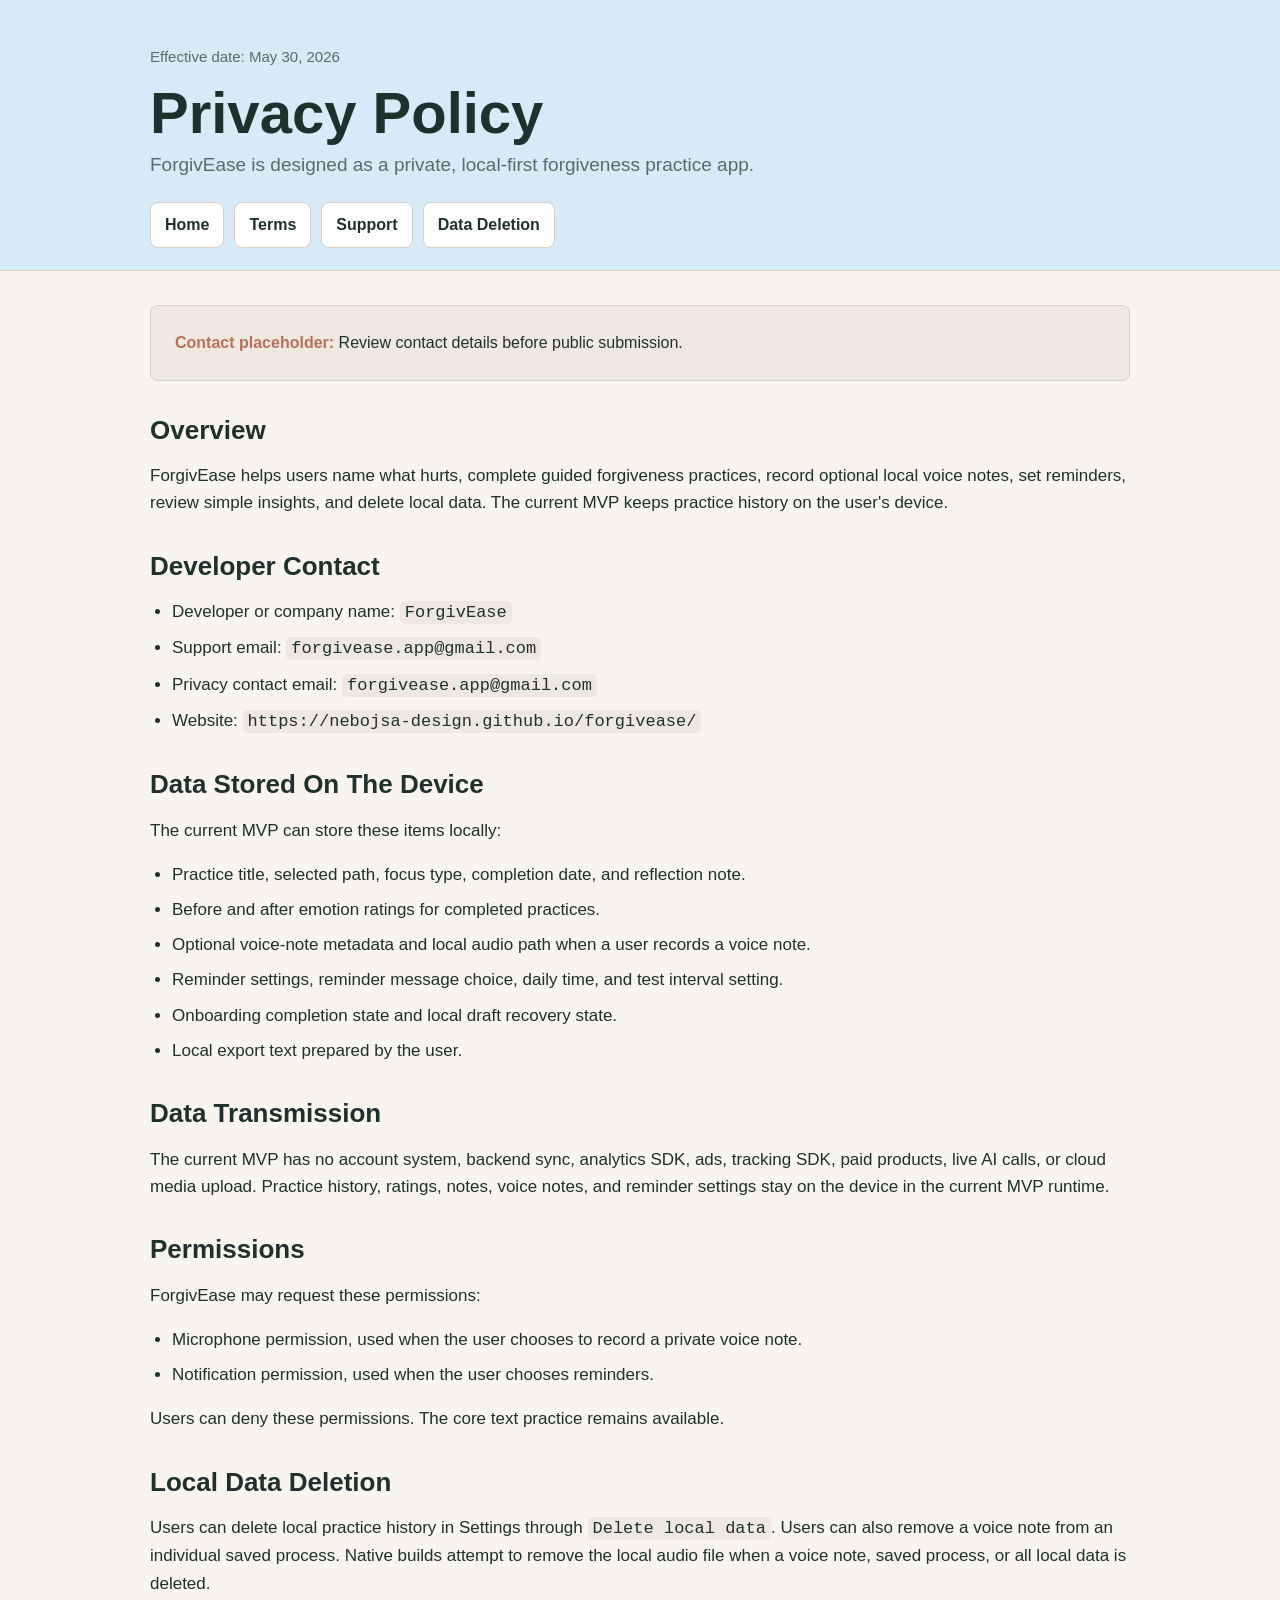
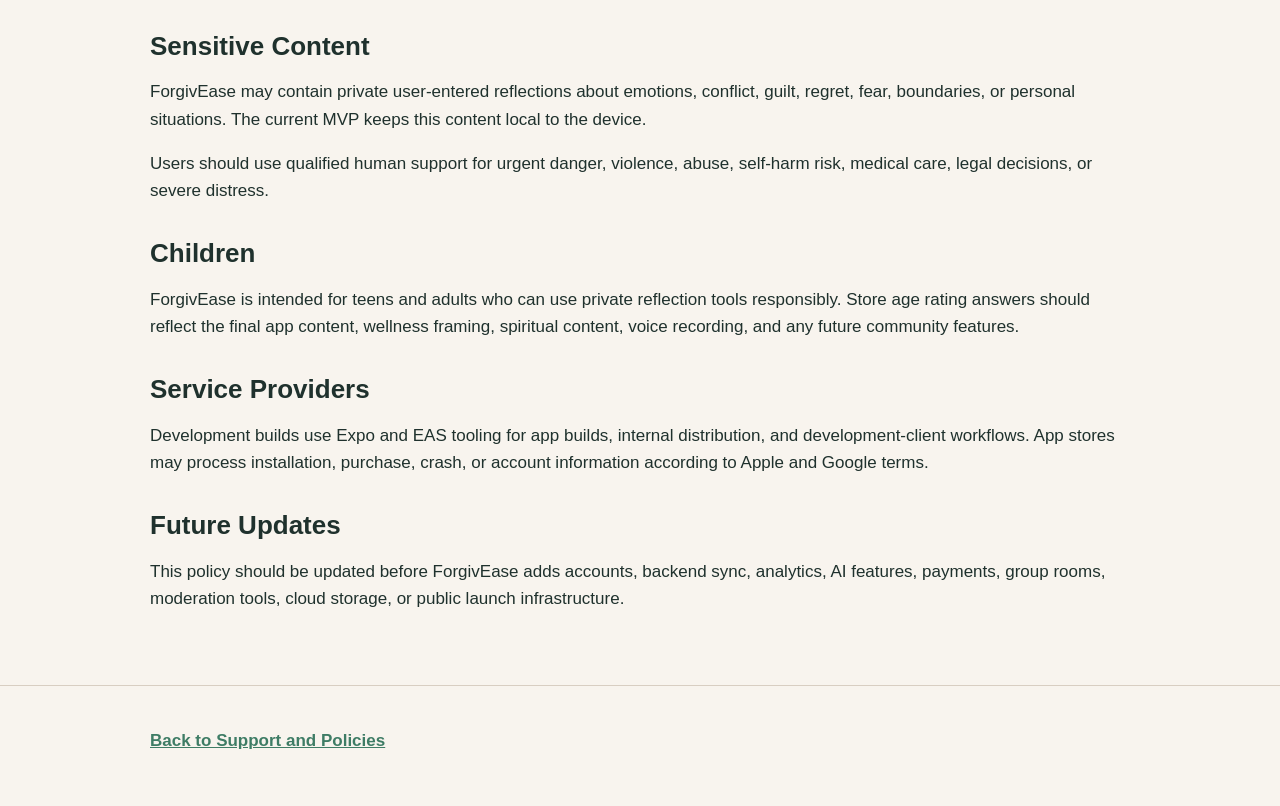
==== privacy.html @ d20fbc97 "Add files via upload Add ForgivEase public pages" ====
<!doctype html>
<html lang="en">
  <head>
    <meta charset="utf-8" />
    <meta name="viewport" content="width=device-width, initial-scale=1" />
    <title>ForgivEase Privacy Policy</title>
    <meta name="description" content="Privacy Policy for the ForgivEase mobile app." />
    <link rel="stylesheet" href="styles.css" />
  </head>
  <body>
    <header class="site-header">
      <div class="header-inner">
        <p class="meta">Effective date: May 30, 2026</p>
        <h1 class="brand">Privacy Policy</h1>
        <p class="tagline">
          ForgivEase is designed as a private, local-first forgiveness practice app.
        </p>
        <nav class="nav" aria-label="Main pages">
          <a href="index.html">Home</a>
          <a href="terms.html">Terms</a>
          <a href="support.html">Support</a>
          <a href="data-deletion.html">Data Deletion</a>
        </nav>
      </div>
    </header>

    <main class="page">
      <section class="notice">
        <strong>Contact placeholder:</strong>
        Review contact details before public submission.
      </section>

      <h2>Overview</h2>
      <p>
        ForgivEase helps users name what hurts, complete guided forgiveness practices, record
        optional local voice notes, set reminders, review simple insights, and delete local data.
        The current MVP keeps practice history on the user's device.
      </p>

      <h2>Developer Contact</h2>
      <ul>
        <li>Developer or company name: <code>ForgivEase</code></li>
        <li>Support email: <code>forgivease.app@gmail.com</code></li>
        <li>Privacy contact email: <code>forgivease.app@gmail.com</code></li>
        <li>Website: <code>https://nebojsa-design.github.io/forgivease/</code></li>
      </ul>

      <h2>Data Stored On The Device</h2>
      <p>The current MVP can store these items locally:</p>
      <ul>
        <li>Practice title, selected path, focus type, completion date, and reflection note.</li>
        <li>Before and after emotion ratings for completed practices.</li>
        <li>Optional voice-note metadata and local audio path when a user records a voice note.</li>
        <li>Reminder settings, reminder message choice, daily time, and test interval setting.</li>
        <li>Onboarding completion state and local draft recovery state.</li>
        <li>Local export text prepared by the user.</li>
      </ul>

      <h2>Data Transmission</h2>
      <p>
        The current MVP has no account system, backend sync, analytics SDK, ads, tracking SDK,
        paid products, live AI calls, or cloud media upload. Practice history, ratings, notes,
        voice notes, and reminder settings stay on the device in the current MVP runtime.
      </p>

      <h2>Permissions</h2>
      <p>ForgivEase may request these permissions:</p>
      <ul>
        <li>Microphone permission, used when the user chooses to record a private voice note.</li>
        <li>Notification permission, used when the user chooses reminders.</li>
      </ul>
      <p>
        Users can deny these permissions. The core text practice remains available.
      </p>

      <h2>Local Data Deletion</h2>
      <p>
        Users can delete local practice history in Settings through <code>Delete local data</code>.
        Users can also remove a voice note from an individual saved process. Native builds attempt
        to remove the local audio file when a voice note, saved process, or all local data is deleted.
      </p>

      <h2>Sensitive Content</h2>
      <p>
        ForgivEase may contain private user-entered reflections about emotions, conflict, guilt,
        regret, fear, boundaries, or personal situations. The current MVP keeps this content local
        to the device.
      </p>
      <p>
        Users should use qualified human support for urgent danger, violence, abuse, self-harm
        risk, medical care, legal decisions, or severe distress.
      </p>

      <h2>Children</h2>
      <p>
        ForgivEase is intended for teens and adults who can use private reflection tools responsibly.
        Store age rating answers should reflect the final app content, wellness framing, spiritual
        content, voice recording, and any future community features.
      </p>

      <h2>Service Providers</h2>
      <p>
        Development builds use Expo and EAS tooling for app builds, internal distribution, and
        development-client workflows. App stores may process installation, purchase, crash, or
        account information according to Apple and Google terms.
      </p>

      <h2>Future Updates</h2>
      <p>
        This policy should be updated before ForgivEase adds accounts, backend sync, analytics,
        AI features, payments, group rooms, moderation tools, cloud storage, or public launch
        infrastructure.
      </p>
    </main>

    <footer class="footer">
      <div class="footer-inner">
        <p><a href="index.html">Back to Support and Policies</a></p>
      </div>
    </footer>
  </body>
</html>
---- styles.css ----
:root {
  color-scheme: light;
  --background: #f8f4ee;
  --panel: #ffffff;
  --ink: #1f312d;
  --muted: #5c6a66;
  --green: #3e7c65;
  --blue: #d6ebf7;
  --line: #d8cec2;
  --soft: #eee8e0;
  --warning: #b6725c;
}

* {
  box-sizing: border-box;
}

body {
  margin: 0;
  background: var(--background);
  color: var(--ink);
  font-family: Arial, Helvetica, sans-serif;
  line-height: 1.6;
}

a {
  color: var(--green);
  font-weight: 700;
}

.site-header {
  background: var(--blue);
  border-bottom: 1px solid var(--line);
}

.header-inner,
.page {
  width: min(980px, calc(100% - 32px));
  margin: 0 auto;
}

.header-inner {
  padding: 30px 0 22px;
}

.brand {
  margin: 0 0 8px;
  font-size: clamp(34px, 6vw, 58px);
  line-height: 1;
  letter-spacing: 0;
}

.tagline {
  margin: 0;
  max-width: 680px;
  color: var(--muted);
  font-size: 19px;
}

.nav {
  display: flex;
  flex-wrap: wrap;
  gap: 10px;
  margin-top: 22px;
}

.nav a {
  display: inline-flex;
  align-items: center;
  min-height: 42px;
  padding: 9px 14px;
  border: 1px solid var(--line);
  border-radius: 8px;
  background: var(--panel);
  color: var(--ink);
  text-decoration: none;
}

.page {
  padding: 34px 0 56px;
}

.card,
.notice {
  border: 1px solid var(--line);
  border-radius: 8px;
  background: var(--panel);
  padding: 24px;
}

.notice {
  background: var(--soft);
}

.notice strong {
  color: var(--warning);
}

.grid {
  display: grid;
  grid-template-columns: repeat(auto-fit, minmax(220px, 1fr));
  gap: 16px;
  margin-top: 22px;
}

h1,
h2,
h3 {
  line-height: 1.18;
}

h1 {
  margin: 0 0 18px;
  font-size: clamp(34px, 6vw, 52px);
}

h2 {
  margin: 34px 0 12px;
  font-size: 26px;
}

h3 {
  margin: 20px 0 8px;
  font-size: 20px;
}

p,
ul,
ol {
  font-size: 17px;
}

ul,
ol {
  padding-left: 22px;
}

li + li {
  margin-top: 8px;
}

.meta {
  color: var(--muted);
  font-size: 15px;
}

.footer {
  border-top: 1px solid var(--line);
  color: var(--muted);
  padding: 24px 0 40px;
}

.footer-inner {
  width: min(980px, calc(100% - 32px));
  margin: 0 auto;
}

code {
  padding: 2px 5px;
  border-radius: 5px;
  background: var(--soft);
}
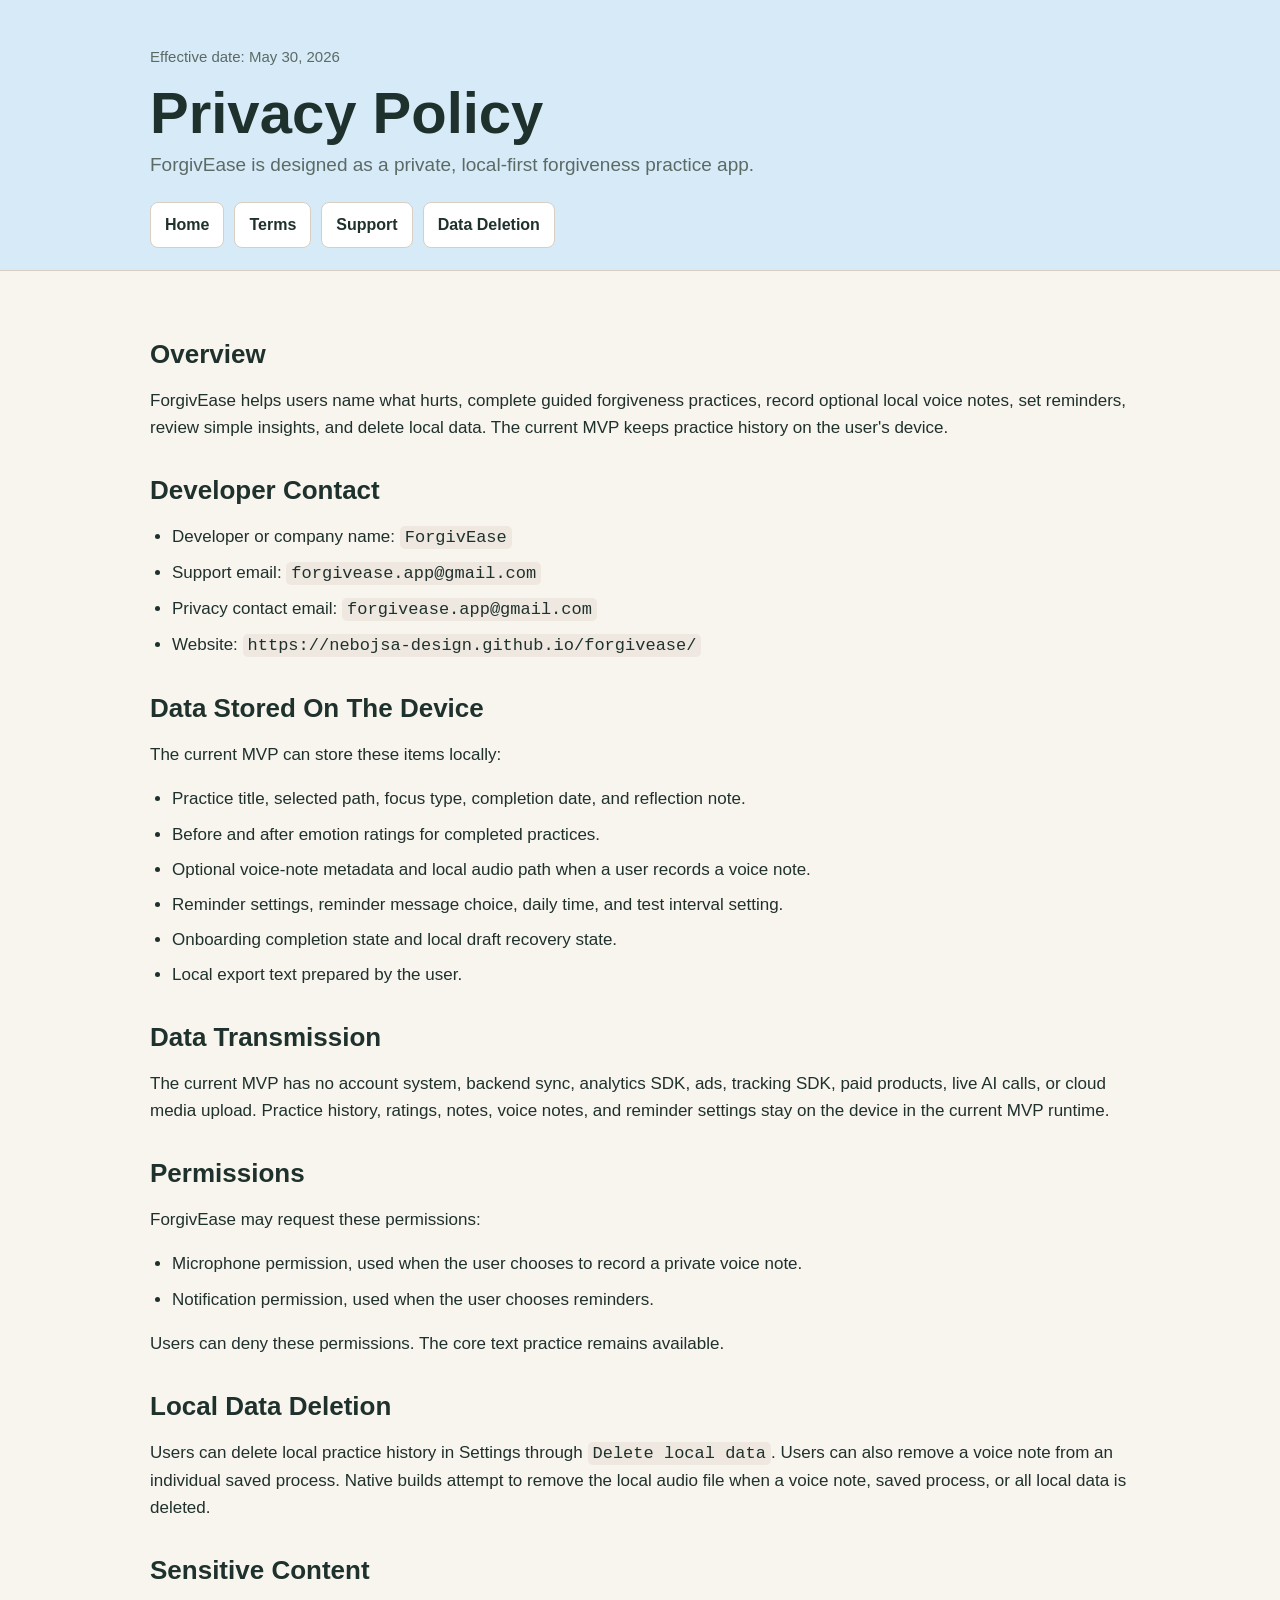
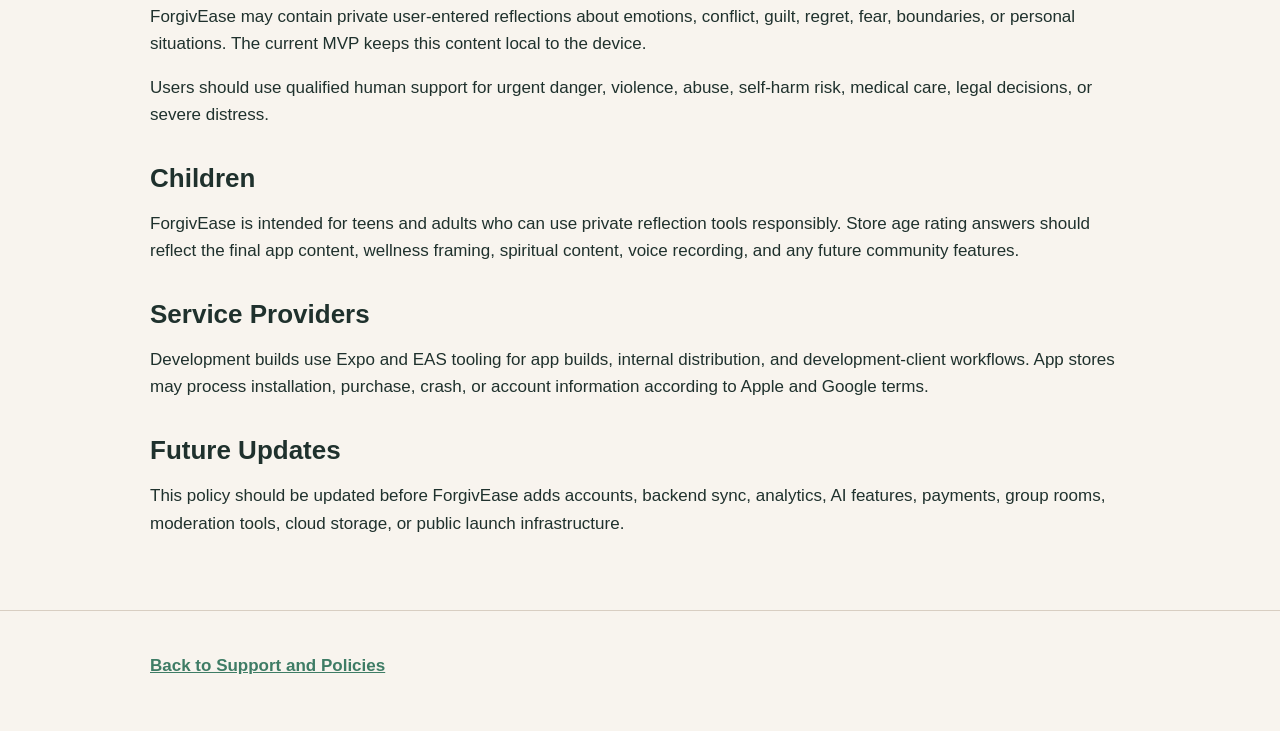
==== commit 52a47557: "Add files via upload Clean public pages" ====
--- a/privacy.html
+++ b/privacy.html
@@ -25,11 +25,6 @@
     </header>
 
     <main class="page">
-      <section class="notice">
-        <strong>Contact placeholder:</strong>
-        Review contact details before public submission.
-      </section>
-
       <h2>Overview</h2>
       <p>
         ForgivEase helps users name what hurts, complete guided forgiveness practices, record
